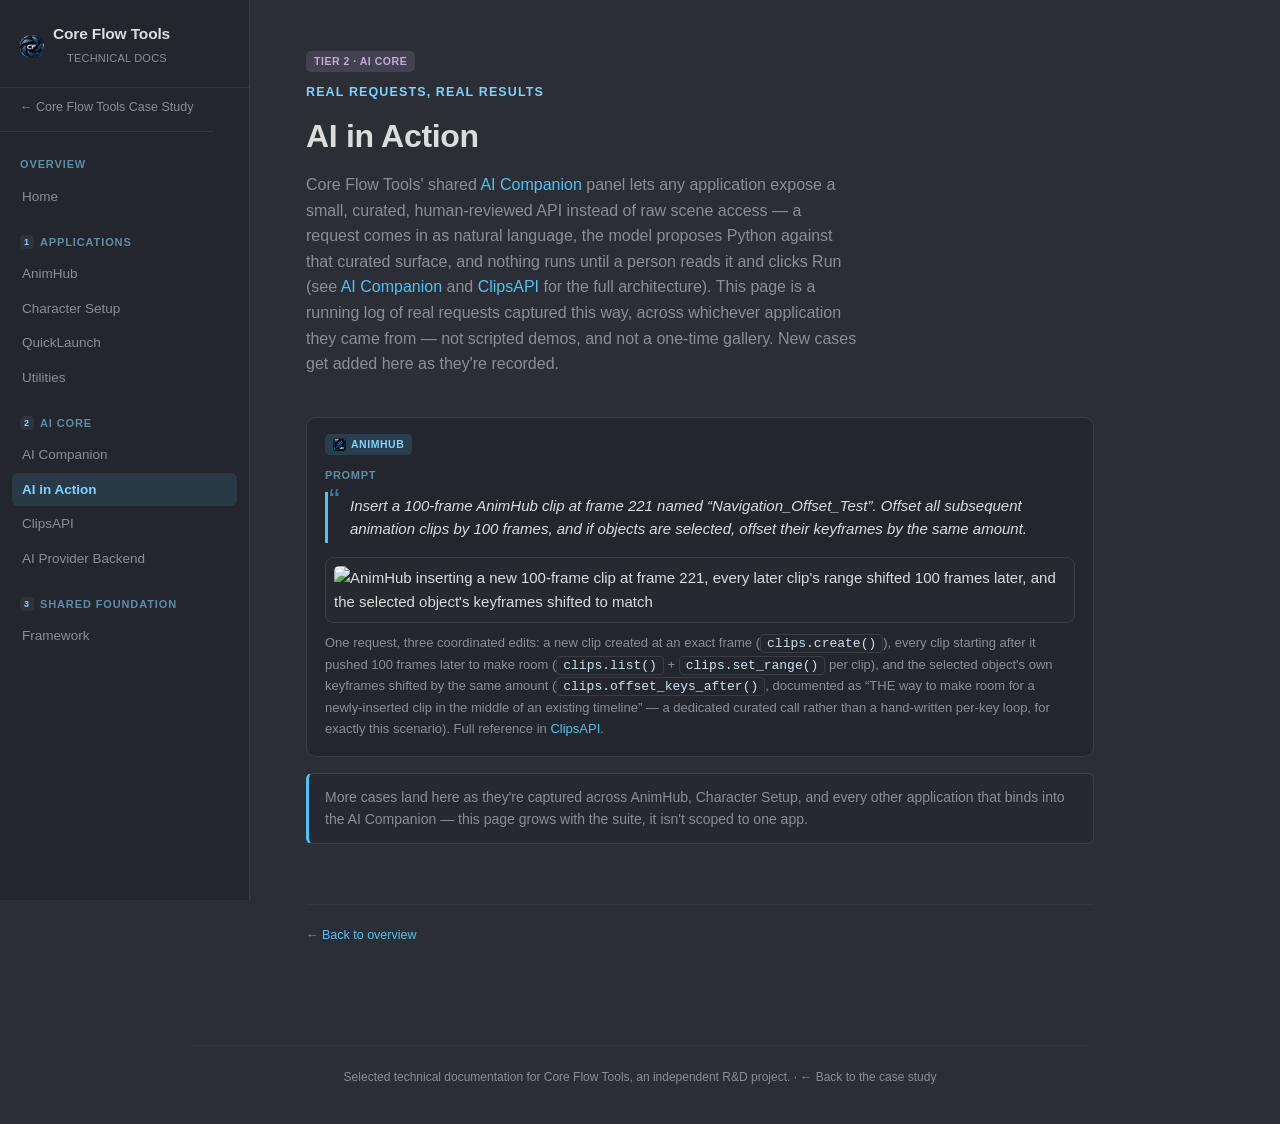
==== ai-showcase.html @ 0049f483 "Update Core Flow technical documentation Update Core Flow technical documentation" ====
<!doctype html>
<html lang="en">
<head>
<meta charset="UTF-8">
<title>AI in Action — Core Flow Tools Docs</title>
<link rel="stylesheet" href="assets/docs.css">
</head>
<body>
<div class="shell">
  <nav class="sidebar">
    <div class="brand">
      <img class="logo" src="assets/img/coreflow-logo.png" alt="">
      <a href="index.html">Core Flow Tools<span class="tag">Technical Docs</span></a>
    </div>
    <div class="case-study-link">
      <a href="../">&larr; Core Flow Tools Case Study</a>
    </div>
    <div class="nav-group">
      <h6>Overview</h6>
      <ul><li><a href="index.html">Home</a></li></ul>
    </div>
    <div class="nav-group">
      <h6 class="tier"><span class="tier-index">1</span>Applications</h6>
      <ul>
        <li><a href="app-animhub.html">AnimHub</a></li>
        <li><a href="app-character-setup.html">Character Setup</a></li>
        <li><a href="app-quicklaunch.html">QuickLaunch</a></li>
        <li><a href="app-utilities.html">Utilities</a></li>
      </ul>
    </div>
    <div class="nav-group">
      <h6 class="tier"><span class="tier-index">2</span>AI Core</h6>
      <ul>
        <li><a href="app-ai-companion.html">AI Companion</a></li>
        <li><a href="ai-showcase.html" class="active">AI in Action</a></li>
        <li><a href="api-clips.html">ClipsAPI</a></li>
        <li><a href="api-ai-providers.html">AI Provider Backend</a></li>
      </ul>
    </div>
    <div class="nav-group">
      <h6 class="tier"><span class="tier-index">3</span>Shared Foundation</h6>
      <ul><li><a href="framework.html">Framework</a></li></ul>
    </div>
  </nav>

  <main class="content">
    <header class="doc-header">
      <div class="tier-pill ai-core">Tier 2 &middot; AI Core</div>
      <div class="kicker">Real Requests, Real Results</div>
      <h1>AI in Action</h1>
      <p class="sub">Core Flow Tools' shared <a href="app-ai-companion.html">AI
      Companion</a> panel lets any application expose a small, curated,
      human-reviewed API instead of raw scene access &mdash; a request comes in
      as natural language, the model proposes Python against that curated
      surface, and nothing runs until a person reads it and clicks Run (see
      <a href="app-ai-companion.html">AI Companion</a> and
      <a href="api-clips.html">ClipsAPI</a> for the full architecture). This
      page is a running log of real requests captured this way, across
      whichever application they came from &mdash; not scripted demos, and not
      a one-time gallery. New cases get added here as they're recorded.</p>
    </header>

    <div class="ai-showcase">
      <div class="ai-example">
        <span class="ai-app-tag">
          <img src="assets/img/icon-animhub.png" alt="">AnimHub
        </span>
        <p class="ai-eyebrow">Prompt</p>
        <blockquote class="ai-prompt">Insert a 100-frame AnimHub clip at frame
        221 named &ldquo;Navigation_Offset_Test&rdquo;. Offset all subsequent
        animation clips by 100 frames, and if objects are selected, offset
        their keyframes by the same amount.</blockquote>
        <div class="ai-result">
          <img src="assets/img/AH_Ai_OffsetClips.gif" alt="AnimHub inserting a new 100-frame clip at frame 221, every later clip's range shifted 100 frames later, and the selected object's keyframes shifted to match">
        </div>
        <p class="ai-caption">One request, three coordinated edits: a new
        clip created at an exact frame (<code>clips.create()</code>), every
        clip starting after it pushed 100 frames later to make room
        (<code>clips.list()</code> + <code>clips.set_range()</code> per
        clip), and the selected object's own keyframes shifted by the same
        amount (<code>clips.offset_keys_after()</code>, documented as
        &ldquo;THE way to make room for a newly-inserted clip in the middle
        of an existing timeline&rdquo; &mdash; a dedicated curated call
        rather than a hand-written per-key loop, for exactly this
        scenario). Full reference in <a href="api-clips.html">ClipsAPI</a>.</p>
      </div>
    </div>
    <div class="note">
      More cases land here as they're captured across AnimHub, Character
      Setup, and every other application that binds into the AI Companion
      &mdash; this page grows with the suite, it isn't scoped to one app.
    </div>

    <footer class="doc-footer">
      <span>&larr; <a href="index.html">Back to overview</a></span>
    </footer>
  </main>
</div>
<footer class="site-footer">
  Selected technical documentation for Core Flow Tools, an independent R&amp;D
  project. &middot; <a href="../">&larr; Back to the case study</a>
</footer>
</body>
</html>
---- assets/docs.css ----
/* CoreTools documentation - shared stylesheet.
   Palette pulled directly from dcc/maya/theme.py's own Color class, so
   these docs read as the same visual family as the apps they describe -
   not a copy of AM2x-CF's palette (which drifted from CoreTools' own
   over the course of this project), just its overall layout language:
   kicker + h1 + subtitle header, h2 dividers, feature-grid cards, code
   blocks with a monospace stack. */

:root {
    --bg: #2b2e35;
    --bg-elev: #23262c;
    --bg-elev-2: #2f333a;
    --bg-card: #26292f;
    --border: #3a3d44;
    --divider: #34373e;
    --text: #dcdcdc;
    --text-dim: #8b8e96;

    --accent: #e8a33d;
    --accent-hover: #f2b25a;

    --header: #29abe2;
    --subtitle: #5b8fa8;

    --primary: #4fc3f7;
    --primary-shade: #29a3e0;
    --primary-hover: #7ad4ff;

    --ready: #7da1b7;
    --in-progress: #d1913d;
    --ignore: #7a7d84;
    --current-clip: #9c85b0;
    --ok: #6fa870;
    --offline: #e25c5c;

    --code-text: #cbe3f2;
    --sidebar-w: 250px;
}

* { box-sizing: border-box; }

html, body {
    margin: 0;
    background: var(--bg);
    color: var(--text);
    font-family: "Segoe UI", -apple-system, "Helvetica Neue", Arial, sans-serif;
    font-size: 15px;
    line-height: 1.6;
}

a { color: var(--primary); text-decoration: none; }
a:hover { color: var(--primary-hover); text-decoration: underline; }

/* ---------------------------------------------------------- layout ---- */

.shell {
    display: flex;
    min-height: 100vh;
}

.sidebar {
    width: var(--sidebar-w);
    flex: 0 0 var(--sidebar-w);
    background: var(--bg-elev);
    border-right: 1px solid var(--border);
    padding: 22px 0 40px;
    position: sticky;
    top: 0;
    height: 100vh;
    overflow-y: auto;
}

.sidebar .brand {
    display: flex;
    align-items: center;
    gap: 9px;
    padding: 0 20px 18px;
    margin-bottom: 6px;
    border-bottom: 1px solid var(--divider);
}
.sidebar .brand .dot {
    width: 9px; height: 9px; border-radius: 50%;
    background: var(--primary);
    box-shadow: 0 0 8px rgba(79,195,247,0.7);
    flex: 0 0 auto;
}
.sidebar .brand img.logo {
    width: 24px; height: 24px;
    border-radius: 6px;
    flex: 0 0 auto;
    object-fit: cover;
}
.sidebar .brand a {
    color: var(--text);
    font-weight: 700;
    font-size: 15.5px;
    letter-spacing: -0.01em;
}
.sidebar .brand a:hover { color: var(--text); text-decoration: none; }
.sidebar .brand .tag {
    color: var(--text-dim);
    font-size: 11px;
    display: block;
    margin-top: 1px;
    font-weight: 400;
    letter-spacing: 0.02em;
}

.nav-group { margin-top: 20px; padding: 0 12px; }
.nav-group h6 {
    margin: 0 0 6px 8px;
    font-size: 11px;
    font-weight: 700;
    letter-spacing: 0.08em;
    text-transform: uppercase;
    color: var(--subtitle);
}
.nav-group ul { list-style: none; margin: 0; padding: 0; }
.nav-group li { margin: 1px 0; }
.nav-group a {
    display: block;
    color: var(--text-dim);
    font-size: 13.5px;
    padding: 6px 10px;
    border-radius: 6px;
}
.nav-group a:hover {
    background: var(--bg-elev-2);
    color: var(--text);
    text-decoration: none;
}
.nav-group a.active {
    background: rgba(79,195,247,0.13);
    color: var(--primary-hover);
    font-weight: 600;
}

.content {
    flex: 1 1 auto;
    min-width: 0;
    max-width: 900px;
    padding: 48px 56px 100px;
}

/* ------------------------------------------------------------ header -- */

header.doc-header { margin-bottom: 40px; }
header.doc-header .title-row {
    display: flex;
    align-items: center;
    gap: 16px;
}
header.doc-header .app-icon {
    width: 52px; height: 52px;
    border-radius: 13px;
    border: 1px solid var(--border);
    background: var(--bg-elev);
    object-fit: cover;
    flex: 0 0 auto;
}
header.doc-header .title-row h1 { margin: 0; }
header.doc-header .kicker {
    color: var(--primary-hover);
    font-size: 12.5px;
    font-weight: 700;
    letter-spacing: 0.09em;
    text-transform: uppercase;
    margin-bottom: 9px;
}
header.doc-header h1 {
    font-size: 32px;
    margin: 0 0 10px;
    letter-spacing: -0.01em;
}
header.doc-header p.sub {
    color: var(--text-dim);
    font-size: 16px;
    margin: 0;
    max-width: 62ch;
}
header.doc-header .icon-note {
    margin-top: 14px;
    font-size: 13px;
    color: var(--text-dim);
    background: var(--bg-elev);
    border: 1px solid var(--border);
    border-radius: 8px;
    padding: 10px 14px;
    display: inline-block;
}
header.doc-header .icon-note code { margin: 0 1px; }

/* ------------------------------------------------------------- body --- */

h2 {
    font-size: 21px;
    margin: 52px 0 6px;
    padding-bottom: 10px;
    border-bottom: 1px solid var(--divider);
    letter-spacing: -0.01em;
    scroll-margin-top: 20px;
}
h2:first-of-type { margin-top: 8px; }
h3 {
    font-size: 16px;
    margin: 28px 0 8px;
    color: var(--text);
    scroll-margin-top: 20px;
}
h2 + p, h2 + ul, h3 + p, h3 + ul { margin-top: 10px; }

p { margin: 12px 0; color: var(--text); }
.content > p, .content li > p { color: var(--text); }
.dim { color: var(--text-dim); }

ul, ol { padding-left: 22px; }
li { margin: 6px 0; }
li::marker { color: var(--subtitle); }

strong { color: var(--text); font-weight: 650; }

hr {
    border: none;
    border-top: 1px solid var(--divider);
    margin: 40px 0;
}

/* ------------------------------------------------------------- code --- */

code {
    background: var(--bg-elev);
    border: 1px solid var(--border);
    border-radius: 4px;
    padding: 1px 6px;
    font-family: "Cascadia Code", Consolas, monospace;
    font-size: 13px;
    color: var(--code-text);
}
pre {
    background: var(--bg-elev);
    border: 1px solid var(--border);
    border-radius: 8px;
    padding: 14px 16px;
    overflow-x: auto;
    font-family: "Cascadia Code", Consolas, monospace;
    font-size: 13px;
    line-height: 1.55;
    color: var(--code-text);
    margin: 12px 0;
}
pre code { background: none; border: none; padding: 0; color: inherit; }

/* ------------------------------------------------------------ table --- */

.table-wrap { overflow-x: auto; margin: 14px 0; }
table {
    border-collapse: collapse;
    width: 100%;
    font-size: 13.5px;
}
th, td {
    text-align: left;
    padding: 8px 12px;
    border-bottom: 1px solid var(--divider);
    vertical-align: top;
}
th {
    color: var(--subtitle);
    font-size: 11.5px;
    font-weight: 700;
    letter-spacing: 0.04em;
    text-transform: uppercase;
    border-bottom: 1px solid var(--border);
    white-space: nowrap;
}
tr:last-child td { border-bottom: none; }
td code { white-space: nowrap; }

/* --------------------------------------------------------- callouts --- */

.note {
    background: var(--bg-card);
    border: 1px solid var(--border);
    border-left: 3px solid var(--primary);
    border-radius: 6px;
    padding: 12px 16px;
    margin: 16px 0;
    font-size: 14px;
    color: var(--text-dim);
}
.note strong { color: var(--text); }
.note.warn { border-left-color: var(--accent); }
.note.warn strong { color: var(--accent-hover); }

/* ---------------------------------------------------------- feature --- */

.feature-grid { margin: 14px 0 8px; }
.feature {
    display: grid;
    grid-template-columns: 30px 1fr;
    gap: 4px 14px;
    padding: 16px 0;
    border-bottom: 1px solid var(--divider);
}
.feature:last-child { border-bottom: none; }
.feature .glyph {
    grid-row: span 2;
    width: 30px; height: 30px;
    border-radius: 8px;
    background: var(--bg-elev);
    border: 1px solid var(--border);
    display: flex; align-items: center; justify-content: center;
    font-size: 13px; font-weight: 700;
    color: var(--primary-hover);
}
.feature h4 { margin: 0; font-size: 14.5px; color: var(--text); }
.feature p { margin: 4px 0 0; color: var(--text-dim); font-size: 14px; }

/* ------------------------------------------------------------- tags --- */

.tag {
    display: inline-block;
    font-size: 10.5px;
    font-weight: 700;
    letter-spacing: 0.04em;
    text-transform: uppercase;
    padding: 2px 8px;
    border-radius: 5px;
    margin-left: 6px;
    vertical-align: 1px;
}
.tag.core { background: rgba(79,195,247,0.16); color: var(--primary-hover); }
.tag.absent { background: rgba(226,92,92,0.16); color: var(--offline); }
.tag.gap { background: rgba(122,125,132,0.22); color: var(--text-dim); }

/* ------------------------------------------------------------- hero --- */

.hero {
    background: var(--bg-card);
    border: 1px solid var(--border);
    border-radius: 12px;
    padding: 28px 28px 10px;
    margin: 28px 0 36px;
}
.hero h2 {
    margin-top: 0;
    border: none;
    padding-bottom: 0;
    font-size: 20px;
    display: flex;
    align-items: center;
    gap: 10px;
}
.hero > p.section-note {
    color: var(--text-dim);
    margin: 10px 0 22px;
    font-size: 14.5px;
    max-width: 62ch;
}
.hero .feature .glyph { background: var(--bg-elev); }
.hero .feature:last-child { border-bottom: none; padding-bottom: 20px; }

.badge {
    display: inline-block;
    font-size: 11px;
    font-weight: 700;
    letter-spacing: 0.06em;
    text-transform: uppercase;
    color: var(--bg);
    background: var(--primary-hover);
    padding: 3px 10px;
    border-radius: 100px;
    vertical-align: 2px;
}

/* ------------------------------------------------------------ legend -- */

.legend {
    display: grid;
    grid-template-columns: repeat(auto-fit, minmax(230px, 1fr));
    gap: 12px;
    margin: 16px 0 8px;
}
.legend .swatch {
    display: flex;
    gap: 12px;
    align-items: flex-start;
    background: var(--bg-card);
    border: 1px solid var(--border);
    border-radius: 10px;
    padding: 14px 16px;
}
.legend .dot {
    width: 16px; height: 16px;
    border-radius: 50%;
    flex: 0 0 auto;
    margin-top: 3px;
    box-shadow: 0 0 0 3px rgba(255,255,255,0.04);
}
.legend h4 {
    margin: 0 0 3px;
    font-size: 14px;
    color: var(--text);
}
.legend h4 code {
    font-size: 11px;
    font-weight: 400;
    margin-left: 6px;
    padding: 0 4px;
}
.legend p {
    margin: 0;
    font-size: 13px;
    color: var(--text-dim);
}

/* ---------------------------------------------------------- status ---- */

.pill {
    display: inline-flex;
    align-items: center;
    gap: 5px;
    font-size: 12px;
    font-weight: 600;
    padding: 2px 9px 2px 7px;
    border-radius: 999px;
    background: var(--bg-elev-2);
    border: 1px solid var(--border);
}
.pill::before {
    content: "";
    width: 7px; height: 7px; border-radius: 50%;
    background: currentColor;
}
.pill.ready { color: var(--ready); }
.pill.progress { color: var(--in-progress); }
.pill.ignore { color: var(--ignore); }

/* ---------------------------------------------------------- footer ---- */

footer.doc-footer {
    margin-top: 60px;
    padding-top: 20px;
    border-top: 1px solid var(--divider);
    font-size: 12.5px;
    color: var(--text-dim);
    display: flex;
    justify-content: space-between;
    gap: 16px;
    flex-wrap: wrap;
}

/* -------------------------------------------------- case-study return - */

.case-study-link {
    display: inline-flex;
    align-items: center;
    gap: 6px;
    font-size: 12.5px;
    color: var(--text-dim);
    padding: 0 20px 14px;
    margin-bottom: 4px;
    border-bottom: 1px solid var(--divider);
}
.case-study-link a {
    color: var(--text-dim);
    text-decoration: none;
}
.case-study-link a:hover { color: var(--primary-hover); }

/* ------------------------------------------------------- tier labels -- */

.nav-group h6.tier {
    display: flex;
    align-items: center;
    gap: 6px;
}
.nav-group h6.tier .tier-index {
    display: inline-flex;
    align-items: center;
    justify-content: center;
    width: 14px; height: 14px;
    border-radius: 4px;
    background: var(--bg-elev-2);
    color: var(--primary-hover);
    font-size: 9px;
    font-weight: 800;
}

/* --------------------------------------------------------- pill-note -- */

.tier-pill {
    display: inline-block;
    font-size: 10.5px;
    font-weight: 700;
    letter-spacing: 0.05em;
    text-transform: uppercase;
    padding: 2px 8px;
    border-radius: 5px;
    margin-bottom: 10px;
}
.tier-pill.applications { background: rgba(79,195,247,0.16); color: var(--primary-hover); }
.tier-pill.ai-core { background: rgba(156,133,176,0.22); color: #c3aad8; }
.tier-pill.foundation { background: rgba(122,125,132,0.22); color: var(--text-dim); }

/* ------------------------------------------------------ design goals -- */

.design-goals {
    margin: 28px 0 8px;
    border: 1px solid var(--border);
    border-radius: 12px;
    overflow: hidden;
}
.design-goals .dg-head {
    background: var(--bg-card);
    padding: 14px 20px;
    border-bottom: 1px solid var(--border);
    font-size: 12px;
    font-weight: 700;
    letter-spacing: 0.06em;
    text-transform: uppercase;
    color: var(--subtitle);
}
.design-goals .dg-row {
    display: grid;
    grid-template-columns: 26px 1fr;
    gap: 4px 14px;
    padding: 16px 20px;
    border-bottom: 1px solid var(--divider);
    background: var(--bg-elev);
}
.design-goals .dg-row:last-child { border-bottom: none; }
.design-goals .dg-num {
    grid-row: span 2;
    width: 26px; height: 26px;
    border-radius: 7px;
    background: var(--bg-elev-2);
    border: 1px solid var(--border);
    display: flex; align-items: center; justify-content: center;
    font-size: 12px; font-weight: 700;
    color: var(--primary-hover);
}
.design-goals .dg-label {
    font-size: 11px;
    font-weight: 700;
    letter-spacing: 0.05em;
    text-transform: uppercase;
    color: var(--text-dim);
    margin-bottom: 2px;
}
.design-goals .dg-body { font-size: 14px; color: var(--text); margin: 0; }

/* ---------------------------------------------------------- diagram --- */

.diagram-wrap {
    margin: 20px 0;
    background: var(--bg-elev);
    border: 1px solid var(--border);
    border-radius: 10px;
    padding: 20px;
    overflow-x: auto;
}
.diagram-wrap svg { display: block; margin: 0 auto; max-width: 100%; height: auto; }
.diagram-caption {
    margin: -6px 0 20px;
    font-size: 12.5px;
    color: var(--text-dim);
    text-align: center;
}

/* --------------------------------------------------------- site foot -- */

footer.site-footer {
    max-width: 900px;
    margin: 0 auto;
    padding: 22px 56px 40px;
    font-size: 12px;
    color: var(--text-dim);
    text-align: center;
    border-top: 1px solid var(--divider);
}
footer.site-footer a { color: var(--text-dim); }
footer.site-footer a:hover { color: var(--primary-hover); }

/* ------------------------------------------------------- screenshots -- */

.shot-row {
    display: grid;
    grid-template-columns: repeat(auto-fit, minmax(220px, 1fr));
    gap: 14px;
    margin: 16px 0 20px;
}
.shot {
    background: var(--bg-elev);
    border: 1px solid var(--border);
    border-radius: 10px;
    padding: 10px;
}
.shot img {
    display: block;
    width: 100%;
    height: auto;
    border-radius: 5px;
    background: var(--bg-card);
}
.shot .shot-label {
    margin-top: 8px;
    font-size: 12px;
    font-weight: 700;
    letter-spacing: 0.04em;
    text-transform: uppercase;
    color: var(--subtitle);
}
.shot p.shot-caption {
    margin: 3px 0 0;
    font-size: 12.5px;
    color: var(--text-dim);
}

/* ------------------------------------------------------- ai-showcase --- */
/* A real natural-language request, quoted, next to the recorded result -
   evidence the curated-API model actually works end to end, not just a
   diagram of how it's supposed to. Built to hold more than one entry as
   they're captured, not a one-off layout. */

.ai-showcase {
    display: flex;
    flex-direction: column;
    gap: 18px;
    margin: 16px 0 8px;
}
.ai-example {
    background: var(--bg-elev);
    border: 1px solid var(--border);
    border-radius: 10px;
    padding: 16px 18px;
}
.ai-example .ai-eyebrow {
    margin: 0 0 8px;
    font-size: 11px;
    font-weight: 700;
    letter-spacing: 0.06em;
    text-transform: uppercase;
    color: var(--subtitle);
}
.ai-example .ai-app-tag {
    display: inline-flex;
    align-items: center;
    gap: 5px;
    font-size: 10.5px;
    font-weight: 700;
    letter-spacing: 0.05em;
    text-transform: uppercase;
    padding: 2px 8px;
    margin: 0 0 12px;
    border-radius: 5px;
    background: rgba(79,195,247,0.16);
    color: var(--primary-hover);
}
.ai-example .ai-app-tag img { width: 13px; height: 13px; border-radius: 3px; }
.ai-example blockquote.ai-prompt {
    position: relative;
    margin: 0 0 14px;
    padding: 2px 0 2px 22px;
    border-left: 3px solid var(--primary);
    font-size: 15px;
    font-style: italic;
    line-height: 1.55;
    color: var(--text);
}
.ai-example blockquote.ai-prompt::before {
    content: "\201C";
    position: absolute;
    left: 1px;
    top: -8px;
    font-size: 32px;
    font-style: normal;
    color: var(--primary);
    opacity: 0.55;
    line-height: 1;
}
.ai-example .ai-result {
    background: var(--bg-card);
    border: 1px solid var(--border);
    border-radius: 8px;
    padding: 8px;
}
.ai-example .ai-result img {
    display: block;
    width: 100%;
    height: auto;
    border-radius: 5px;
}
.ai-example p.ai-caption {
    margin: 10px 0 0;
    font-size: 13px;
    color: var(--text-dim);
}
.ai-showcase-more {
    display: inline-flex;
    align-items: center;
    gap: 8px;
    margin-top: 6px;
    padding: 10px 20px;
    background: var(--bg-elev);
    border: 1px solid var(--primary);
    border-radius: 999px;
    color: var(--primary-hover);
    font-size: 13.5px;
    font-weight: 700;
    text-decoration: none;
    transition: background 0.15s ease, color 0.15s ease;
}
.ai-showcase-more:hover {
    background: var(--primary);
    color: var(--bg);
}

/* ------------------------------------------------------- responsive --- */

@media (max-width: 880px) {
    .shell { flex-direction: column; }
    .sidebar { position: relative; width: 100%; flex: none; height: auto; }
    .content { max-width: 100%; padding: 32px 22px 60px; }
}
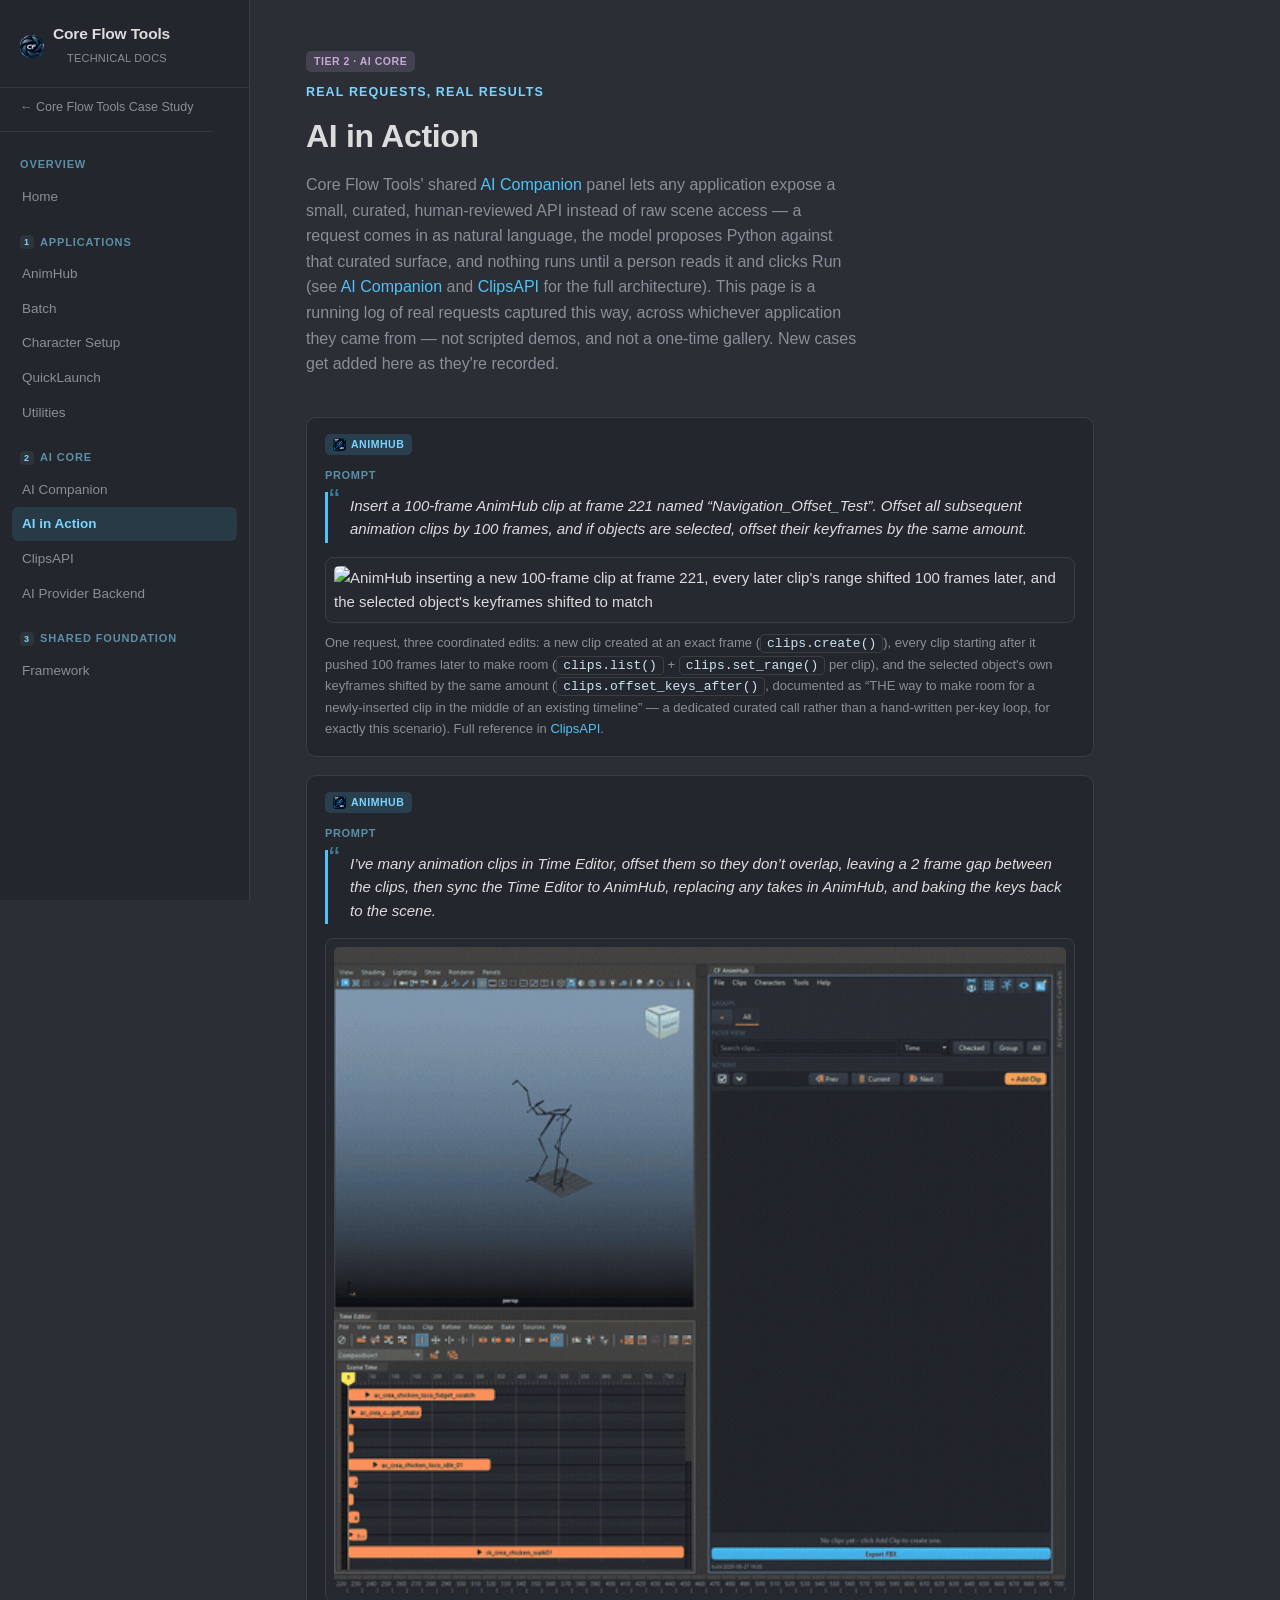
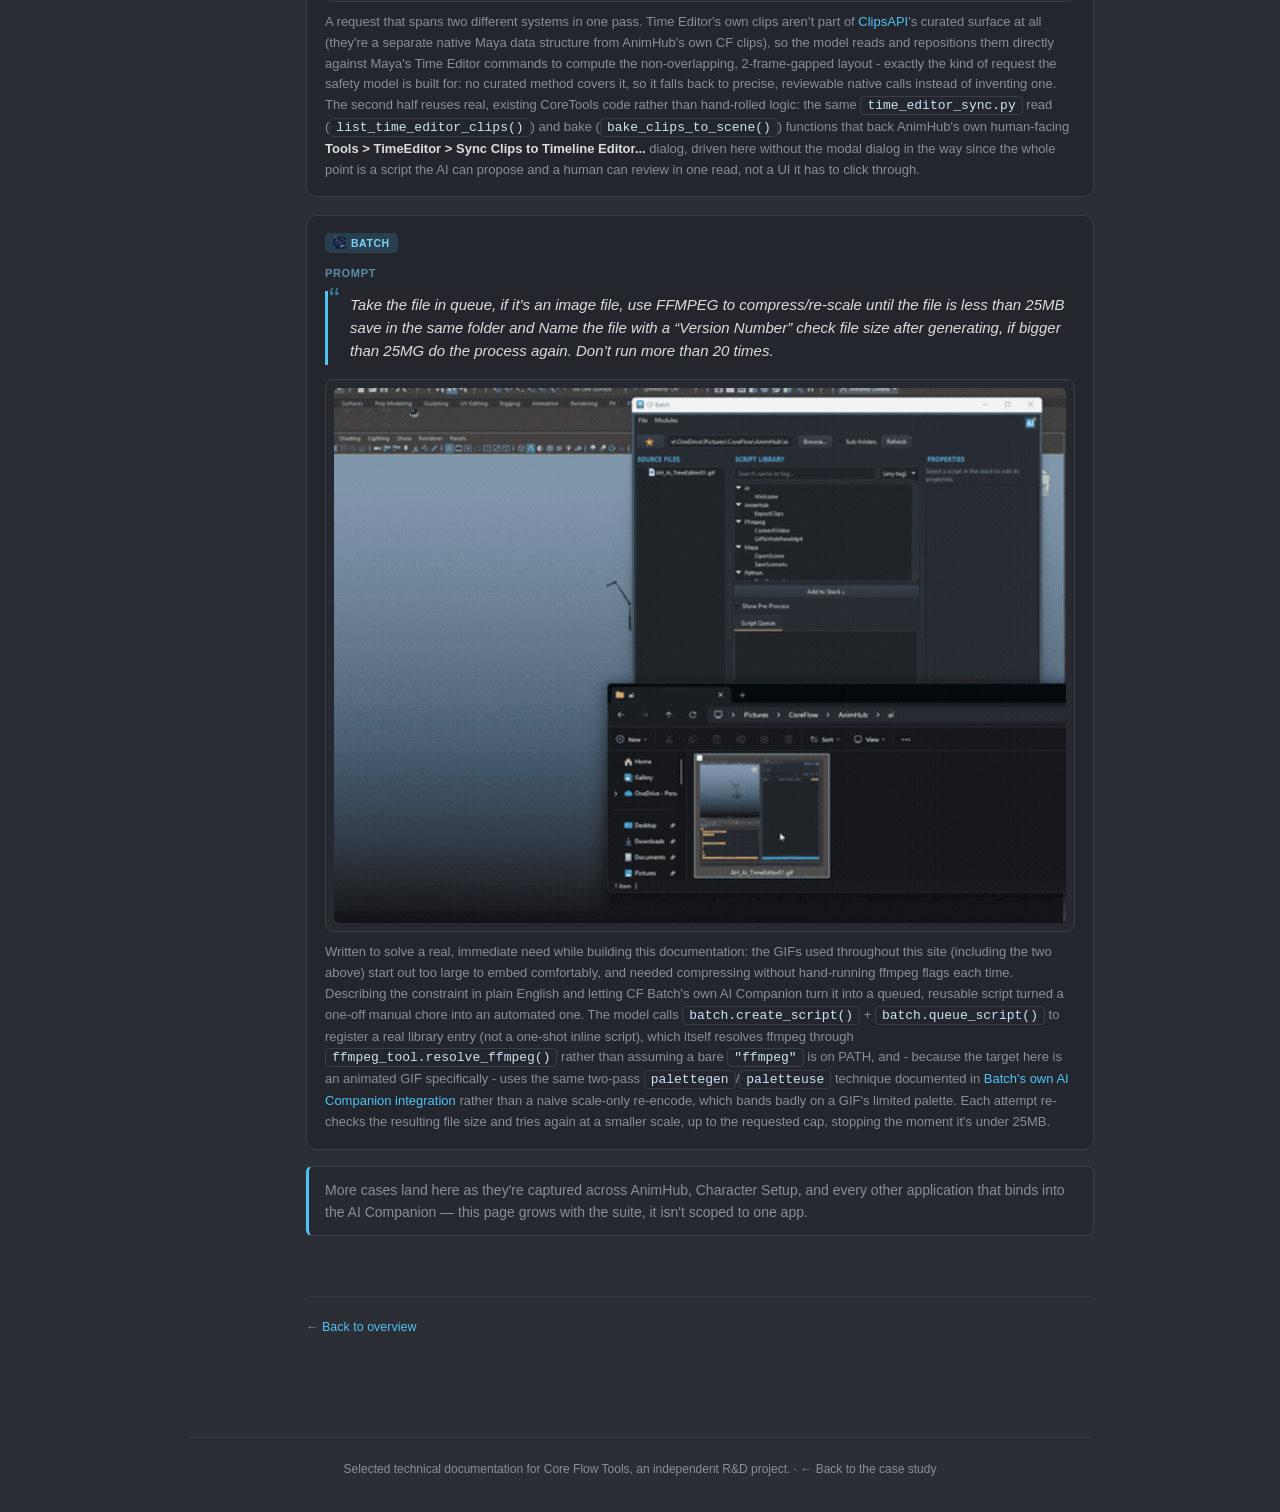
==== commit 38642808: "Add files via upload" ====
--- a/ai-showcase.html
+++ b/ai-showcase.html
@@ -23,6 +23,7 @@
       <h6 class="tier"><span class="tier-index">1</span>Applications</h6>
       <ul>
         <li><a href="app-animhub.html">AnimHub</a></li>
+        <li><a href="app-batch.html">Batch</a></li>
         <li><a href="app-character-setup.html">Character Setup</a></li>
         <li><a href="app-quicklaunch.html">QuickLaunch</a></li>
         <li><a href="app-utilities.html">Utilities</a></li>
@@ -84,6 +85,75 @@
         rather than a hand-written per-key loop, for exactly this
         scenario). Full reference in <a href="api-clips.html">ClipsAPI</a>.</p>
       </div>
+
+      <div class="ai-example">
+        <span class="ai-app-tag">
+          <img src="assets/img/icon-animhub.png" alt="">AnimHub
+        </span>
+        <p class="ai-eyebrow">Prompt</p>
+        <blockquote class="ai-prompt">I&rsquo;ve many animation clips in
+        Time Editor, offset them so they don&rsquo;t overlap, leaving a
+        2 frame gap between the clips, then sync the Time Editor to
+        AnimHub, replacing any takes in AnimHub, and baking the keys back
+        to the scene.</blockquote>
+        <div class="ai-result">
+          <img src="assets/img/AH_Ai_TimeEditor01.gif" alt="Overlapping Time Editor clips repositioned end-to-end with a 2-frame gap between each, then AnimHub's own clip list replaced from the retimed Time Editor and the result baked back onto the scene's keyframes">
+        </div>
+        <p class="ai-caption">A request that spans two different systems
+        in one pass. Time Editor's own clips aren&rsquo;t part of
+        <a href="api-clips.html">ClipsAPI</a>'s curated surface at all
+        (they're a separate native Maya data structure from AnimHub's own
+        CF clips), so the model reads and repositions them directly
+        against Maya's Time Editor commands to compute the non-overlapping,
+        2-frame-gapped layout - exactly the kind of request the safety
+        model is built for: no curated method covers it, so it falls back
+        to precise, reviewable native calls instead of inventing one. The
+        second half reuses real, existing CoreTools code rather than
+        hand-rolled logic: the same <code>time_editor_sync.py</code> read
+        (<code>list_time_editor_clips()</code>) and bake
+        (<code>bake_clips_to_scene()</code>) functions that back AnimHub's
+        own human-facing <strong>Tools &gt; TimeEditor &gt; Sync Clips to
+        Timeline Editor...</strong> dialog, driven here without the modal
+        dialog in the way since the whole point is a script the AI can
+        propose and a human can review in one read, not a UI it has to
+        click through.</p>
+      </div>
+
+      <div class="ai-example">
+        <span class="ai-app-tag">
+          <img src="assets/img/icon-batch.png" alt="">Batch
+        </span>
+        <p class="ai-eyebrow">Prompt</p>
+        <blockquote class="ai-prompt">Take the file in queue, if it&rsquo;s
+        an image file, use FFMPEG to compress/re-scale until the file is
+        less than 25MB save in the same folder and Name the file with a
+        &ldquo;Version Number&rdquo; check file size after generating, if
+        bigger than 25MG do the process again. Don&rsquo;t run more than
+        20 times.</blockquote>
+        <div class="ai-result">
+          <img src="assets/img/Batch_AI.gif" alt="CF Batch's Process Queue running an AI-authored ffmpeg compression script against a queued animated GIF, producing a versioned, size-checked output under the 25MB limit">
+        </div>
+        <p class="ai-caption">Written to solve a real, immediate need
+        while building this documentation: the GIFs used throughout this
+        site (including the two above) start out too large to embed
+        comfortably, and needed compressing without hand-running ffmpeg
+        flags each time. Describing the constraint in plain English and
+        letting CF Batch's own AI Companion turn it into a queued,
+        reusable script turned a one-off manual chore into an automated
+        one. The model calls <code>batch.create_script()</code> +
+        <code>batch.queue_script()</code> to register a real library
+        entry (not a one-shot inline script), which itself resolves
+        ffmpeg through <code>ffmpeg_tool.resolve_ffmpeg()</code> rather
+        than assuming a bare <code>"ffmpeg"</code> is on PATH, and -
+        because the target here is an animated GIF specifically - uses
+        the same two-pass <code>palettegen</code>/<code>paletteuse</code>
+        technique documented in <a href="app-batch.html#ai-companion-integration">Batch's
+        own AI Companion integration</a> rather than a naive scale-only
+        re-encode, which bands badly on a GIF's limited palette. Each
+        attempt re-checks the resulting file size and tries again at a
+        smaller scale, up to the requested cap, stopping the moment it's
+        under 25MB.</p>
+      </div>
     </div>
     <div class="note">
       More cases land here as they're captured across AnimHub, Character
